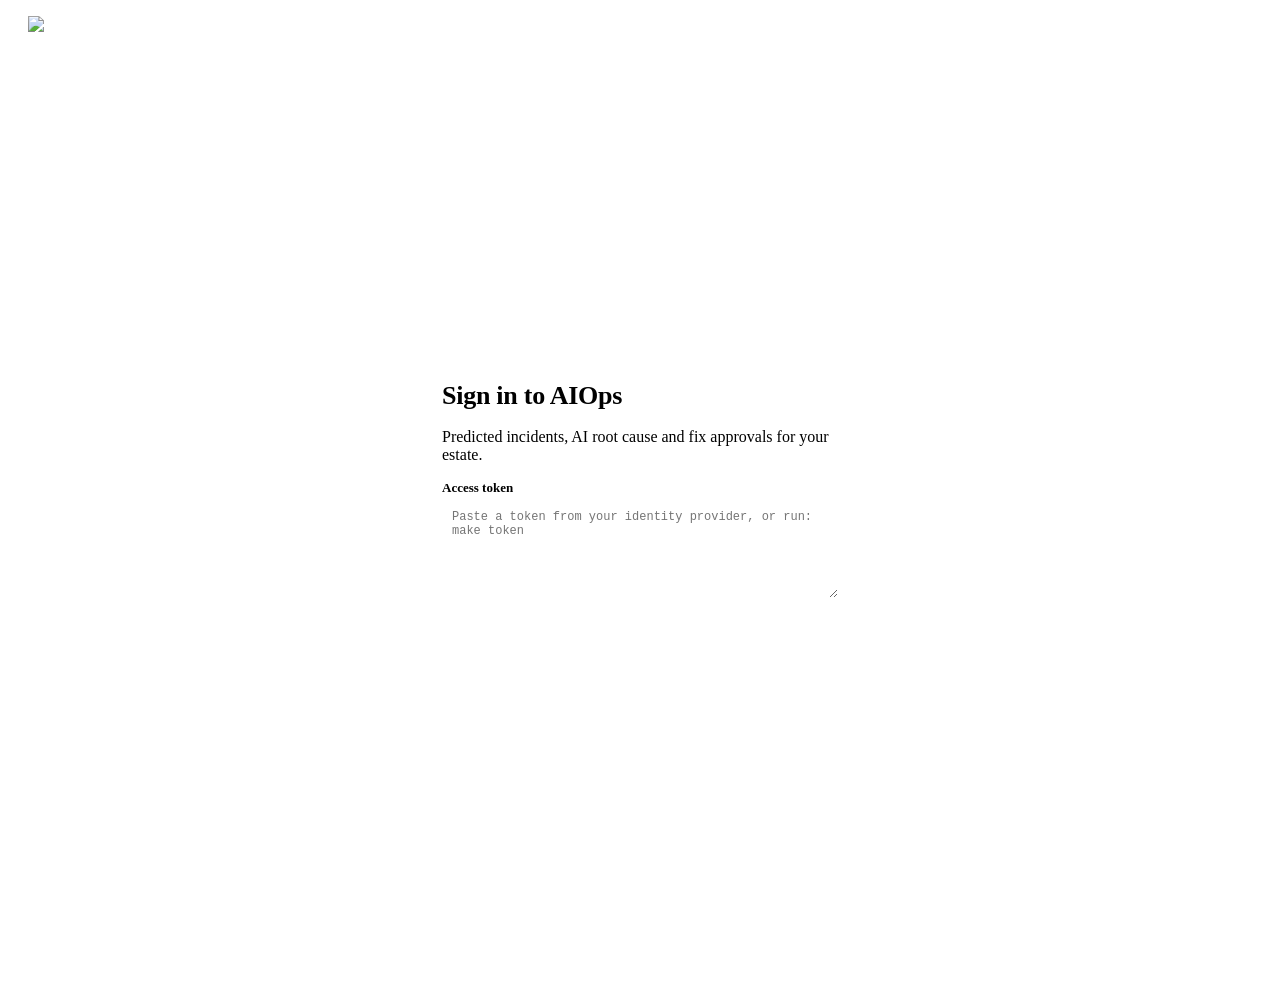
==== ui/console/index.html @ 210be3fd "feat(console): branded operator console with OIDC PKCE, incidents, approvals, quality, audit Co-Auth" ====
<!doctype html>
<html lang="en">
<head>
  <meta charset="utf-8">
  <meta name="viewport" content="width=device-width, initial-scale=1">
  <title>AIOps Console · Cassava</title>
  <meta name="description" content="Predicted incidents, AI root cause, fix approvals and prediction quality.">
  <link rel="icon" type="image/png" href="brand/logo/favicon-64.png">
  <link rel="stylesheet" href="brand/tokens.css">
  <link rel="stylesheet" href="app.css">
  <script type="module" src="app.js"></script>
</head>
<body>
  <a class="skip" href="#main">Skip to content</a>
  <header class="bar">
    <a class="brand" href="#/incidents" aria-label="Cassava AIOps console, incidents">
      <img src="brand/logo/cassava-logo-white.png" alt="Cassava Technologies" width="116" height="32">
      <span class="product">AIOps</span>
    </a>
    <nav class="tabs" aria-label="Sections" hidden>
      <a href="#/incidents" data-route="incidents">Incidents</a>
      <a href="#/approvals" data-route="approvals">Fix approvals <span class="count" id="approvals-count" hidden></span></a>
      <a href="#/quality" data-route="quality">Prediction quality</a>
      <a href="#/audit" data-route="audit">Audit log</a>
    </nav>
    <div class="who" hidden>
      <label class="tenant">
        <span class="visually-hidden">Tenant</span>
        <select id="tenant"></select>
      </label>
      <span class="user" id="user"></span>
      <button class="ghost" id="signout" type="button">Sign out</button>
    </div>
  </header>

  <main id="main" tabindex="-1"></main>

  <aside class="drawer" id="drawer" aria-hidden="true" aria-labelledby="drawer-title" role="dialog">
    <div class="drawer-body" id="drawer-body"></div>
  </aside>
  <div class="scrim" id="scrim" hidden></div>

  <dialog id="confirm" aria-labelledby="confirm-title">
    <form method="dialog">
      <h2 id="confirm-title"></h2>
      <p id="confirm-text"></p>
      <div class="row-end">
        <button value="cancel" class="secondary">Cancel</button>
        <button value="ok" class="primary" id="confirm-ok"></button>
      </div>
    </form>
  </dialog>

  <div class="toast" id="toast" role="status" aria-live="polite"></div>
</body>
</html>
---- ui/console/app.css ----
/* AIOps console — Cassava brand. Tokens come from brand/tokens.css. */
*, *::before, *::after { box-sizing: border-box; }
[hidden] { display: none !important; }
html { -webkit-text-size-adjust: 100%; }
body {
  margin: 0; min-height: 100vh;
  background: var(--cassava-cloud); color: var(--cassava-ink);
  font: 15px/1.5 var(--font-body);
}
h1, h2, h3 { font-family: var(--font-display); color: var(--cassava-navy); margin: 0; letter-spacing: -0.01em; }
h1 { font-size: 26px; font-weight: 700; line-height: 1.2; }
h2 { font-size: 18px; font-weight: 700; line-height: 1.3; }
h3 { font-size: 15px; font-weight: 600; }
p { margin: 0; }
a { color: var(--cassava-link); }
button, select, input, textarea { font: inherit; color: inherit; }
:focus-visible { outline: 3px solid var(--cassava-link); outline-offset: 2px; border-radius: 4px; }
.visually-hidden { position: absolute !important; width: 1px; height: 1px; overflow: hidden; clip: rect(0 0 0 0); white-space: nowrap; }
.skip { position: absolute; left: -999px; top: 8px; background: #fff; padding: 8px 12px; z-index: 50; }
.skip:focus { left: 8px; }
.num { font-family: var(--font-display); font-variant-numeric: tabular-nums; }
.muted { color: var(--cassava-slate); }

/* ---------------------------------------------------------------- top bar */
.bar {
  position: sticky; top: 0; z-index: 20;
  display: flex; align-items: center; gap: 28px;
  height: 64px; padding: 0 28px;
  background: var(--cassava-navy); color: #fff;
}
.brand { display: flex; align-items: center; gap: 12px; text-decoration: none; color: #fff; flex: none; }
.brand img { display: block; height: 32px; width: auto; }
.product { font: 600 15px var(--font-display); padding-left: 12px; border-left: 1px solid rgba(255,255,255,.28); }
.tabs { display: flex; gap: 4px; align-self: stretch; }
.tabs a {
  display: flex; align-items: center; gap: 8px; padding: 0 14px;
  color: rgba(255,255,255,.78); text-decoration: none; font: 600 14px var(--font-display);
  border-bottom: 3px solid transparent; margin-top: 3px;
}
.tabs a:hover { color: #fff; }
.tabs a[aria-current="page"] { color: #fff; border-bottom-color: var(--cassava-mint); }
.count { background: var(--cassava-mint); color: var(--cassava-navy); border-radius: 10px; padding: 0 7px; font-size: 12px; line-height: 18px; }
.who { margin-left: auto; display: flex; align-items: center; gap: 14px; font-size: 13px; }
.tenant select {
  background: var(--cassava-blue); color: #fff; border: 1px solid rgba(255,255,255,.22);
  border-radius: 6px; padding: 6px 10px; font: 600 13px var(--font-display);
}
.user { color: rgba(255,255,255,.8); max-width: 220px; overflow: hidden; text-overflow: ellipsis; white-space: nowrap; }

/* ---------------------------------------------------------------- buttons */
button { cursor: pointer; border-radius: 6px; border: 1px solid transparent; padding: 8px 14px; font-weight: 700; font-family: var(--font-display); font-size: 13px; }
button:disabled { cursor: not-allowed; opacity: .5; }
.primary { background: var(--cassava-blue); color: #fff; }
.primary:hover:not(:disabled) { background: var(--cassava-navy); }
.secondary { background: #fff; color: var(--cassava-navy); border-color: var(--cassava-mist); }
.secondary:hover:not(:disabled) { border-color: var(--cassava-navy); }
.danger { background: #fff; color: var(--state-crit); border-color: #F1B9BF; }
.ghost { background: transparent; color: #fff; border-color: rgba(255,255,255,.3); padding: 6px 12px; }
.row-end { display: flex; justify-content: flex-end; gap: 10px; }

/* ---------------------------------------------------------------- page */
main { max-width: 1240px; margin: 0 auto; padding: 32px 28px 64px; }
main:focus { outline: none; }
.page-head { display: flex; align-items: flex-end; justify-content: space-between; gap: 24px; margin-bottom: 22px; }
.page-head p { margin-top: 6px; color: var(--cassava-slate); max-width: 68ch; }
.filters { display: flex; gap: 6px; flex-wrap: wrap; }
.filters button { background: #fff; border-color: var(--cassava-mist); color: var(--cassava-ink); font-weight: 600; }
.filters button[aria-pressed="true"] { background: var(--cassava-navy); border-color: var(--cassava-navy); color: #fff; }

.panel { background: #fff; border: 1px solid var(--cassava-mist); border-radius: 10px; }

/* ---------------------------------------------------------------- incidents */
.summary { display: grid; grid-template-columns: repeat(4, minmax(0, 1fr)); gap: 1px; background: var(--cassava-mist); border: 1px solid var(--cassava-mist); border-radius: 10px; overflow: hidden; margin-bottom: 22px; }
.summary div { background: #fff; padding: 16px 20px; }
.summary .num { display: block; font-size: 28px; font-weight: 700; color: var(--cassava-navy); line-height: 1.15; }
.summary span:last-child { font-size: 13px; color: var(--cassava-slate); }
.summary .imminent .num { color: var(--state-crit); }

.incidents { list-style: none; margin: 0; padding: 0; }
.incident {
  display: grid; grid-template-columns: minmax(200px, 1.1fr) minmax(260px, 1.6fr) 150px; gap: 24px; align-items: center;
  padding: 16px 20px; border-top: 1px solid var(--cassava-cloud); cursor: pointer;
}
.incident:first-child { border-top: 0; }
.incident:hover { background: #F7F9FD; }
.incident:focus-visible { outline-offset: -3px; }
.incident .ci { font: 700 15px var(--font-display); color: var(--cassava-navy); }
.incident .what { font-size: 13px; color: var(--cassava-slate); margin-top: 2px; }
.incident .cause { font-size: 13px; color: var(--cassava-ink); margin-top: 6px; display: -webkit-box; -webkit-line-clamp: 1; -webkit-box-orient: vertical; overflow: hidden; }

/* The runway: from first warning to predicted failure. The inverted triangle is the Cassava mark. */
.runway { display: grid; gap: 6px; }
.runway-label { display: flex; justify-content: space-between; align-items: baseline; gap: 12px; padding-right: 18px; font-size: 12px; color: var(--cassava-slate); }
.runway-label strong { font: 700 14px var(--font-display); color: var(--cassava-navy); }
.runway-label strong.crit { color: var(--state-crit); }
.runway-label strong.warn { color: var(--state-warn); }
.track { position: relative; height: 8px; background: var(--cassava-cloud); border-radius: 4px; }
.track .fill { position: absolute; inset: 0 auto 0 0; background: var(--cassava-blue); border-radius: 4px; }
.track.crit .fill { background: var(--state-crit); }
.track.done .fill { background: var(--cassava-mist); }
.track .eta {
  position: absolute; right: -7px; top: -11px; width: 14px; height: 12px;
  background: var(--cassava-mint-deep); clip-path: polygon(0 0, 100% 0, 50% 100%);
}
.track.crit .eta { background: var(--state-crit); }
.track.done .eta { background: var(--cassava-mist); }

.chip { display: inline-flex; align-items: center; gap: 6px; padding: 3px 10px; border-radius: 999px; font: 600 12px var(--font-display); white-space: nowrap; }
.chip::before { content: ""; width: 7px; height: 7px; border-radius: 50%; background: currentColor; }
.chip.verified { background: var(--cassava-mint-wash); color: #00704B; }
.chip.unverified { background: var(--state-warn-wash); color: var(--state-warn); }
.chip.needs_human { background: var(--state-crit-wash); color: var(--state-crit); }
.chip.resolved { background: var(--cassava-cloud); color: var(--cassava-slate); }
.state { display: grid; justify-items: start; gap: 6px; }
.outcome { font-size: 12px; color: var(--cassava-slate); }

/* ---------------------------------------------------------------- tables */
table { width: 100%; border-collapse: collapse; font-size: 14px; }
th { text-align: left; font: 600 12px var(--font-display); color: var(--cassava-slate); padding: 12px 16px; border-bottom: 1px solid var(--cassava-mist); background: #F7F9FD; }
td { padding: 12px 16px; border-bottom: 1px solid var(--cassava-cloud); vertical-align: top; }
tr:last-child td { border-bottom: 0; }
td .actions { display: flex; gap: 8px; flex-wrap: wrap; }
code { font: 13px/1.4 Menlo, Consolas, monospace; background: var(--cassava-cloud); padding: 1px 6px; border-radius: 4px; color: var(--cassava-navy); }

.meter { display: grid; grid-template-columns: 1fr 48px; align-items: center; gap: 10px; min-width: 160px; }
.meter .bar-bg { height: 8px; background: var(--cassava-cloud); border-radius: 4px; position: relative; }
.meter .bar-fg { position: absolute; inset: 0 auto 0 0; border-radius: 4px; background: var(--cassava-mint-deep); }
.meter .bar-fg.low { background: var(--state-warn); }
.meter .target { position: absolute; top: -3px; bottom: -3px; width: 2px; background: var(--cassava-navy); }

/* ---------------------------------------------------------------- drawer */
.drawer {
  position: fixed; top: 0; right: 0; bottom: 0; width: min(560px, 100vw); z-index: 40;
  background: #fff; border-left: 1px solid var(--cassava-mist);
  transform: translateX(100%); transition: transform .22s ease-out; overflow-y: auto;
}
.drawer[aria-hidden="false"] { transform: none; box-shadow: -12px 0 40px rgba(0, 28, 87, .18); }
.drawer-body { padding: 28px; display: grid; gap: 22px; }
.drawer header { display: flex; justify-content: space-between; align-items: flex-start; gap: 16px; }
.drawer .facts { display: grid; grid-template-columns: repeat(3, 1fr); gap: 1px; background: var(--cassava-mist); border: 1px solid var(--cassava-mist); border-radius: 8px; overflow: hidden; }
.drawer .facts div { background: #fff; padding: 10px 12px; font-size: 12px; color: var(--cassava-slate); }
.drawer .facts .num { display: block; font-size: 18px; color: var(--cassava-navy); font-weight: 700; }
.drawer section { display: grid; gap: 8px; }
.drawer ol { margin: 0; padding-left: 20px; display: grid; gap: 4px; }
.drawer .key { font: 12px Menlo, Consolas, monospace; color: var(--cassava-slate); word-break: break-all; }
.field { display: grid; gap: 6px; font-size: 13px; font-weight: 600; }
.field select, .field input, .field textarea { border: 1px solid var(--cassava-mist); border-radius: 6px; padding: 8px 10px; font-weight: 400; background: #fff; }
.scrim { position: fixed; inset: 0; background: rgba(0, 28, 87, .28); z-index: 30; }
.close { background: transparent; border: 0; color: var(--cassava-slate); font-size: 22px; line-height: 1; padding: 4px 8px; }

dialog { border: 0; border-radius: 12px; padding: 0; max-width: 440px; width: calc(100vw - 32px); box-shadow: 0 20px 60px rgba(0, 28, 87, .3); }
dialog form { padding: 24px; display: grid; gap: 14px; }
dialog::backdrop { background: rgba(0, 28, 87, .4); }

/* ---------------------------------------------------------------- states */
.empty { padding: 48px 24px; text-align: center; display: grid; gap: 8px; justify-items: center; }
.empty .mark { width: 28px; height: 24px; background: var(--cassava-mint-deep); clip-path: polygon(0 0, 100% 0, 50% 100%); margin-bottom: 6px; }
.empty p { color: var(--cassava-slate); max-width: 52ch; }
.error { background: var(--state-crit-wash); color: #7E1720; border: 1px solid #F1B9BF; border-radius: 8px; padding: 12px 16px; margin-bottom: 18px; }
.skeleton { height: 76px; background: linear-gradient(90deg, #F3F6FB 25%, #E9EEF7 37%, #F3F6FB 63%); background-size: 400% 100%; animation: shimmer 1.4s ease infinite; border-top: 1px solid var(--cassava-cloud); }
@keyframes shimmer { 0% { background-position: 100% 0; } 100% { background-position: 0 0; } }

.toast { position: fixed; left: 50%; bottom: 24px; transform: translate(-50%, 160%); visibility: hidden; background: var(--cassava-navy); color: #fff; padding: 12px 18px; border-radius: 8px; font-weight: 600; z-index: 60; transition: transform .2s ease-out; border-left: 4px solid var(--cassava-mint); }
.toast.show { transform: translate(-50%, 0); visibility: visible; }

/* ---------------------------------------------------------------- sign in */
.signin { min-height: calc(100vh - 64px); display: grid; place-items: center; padding: 32px 16px; }
.signin .card { width: min(460px, 100%); background: #fff; border: 1px solid var(--cassava-mist); border-radius: 12px; padding: 32px; display: grid; gap: 16px; }
.signin .card p { color: var(--cassava-slate); }
.signin textarea { min-height: 96px; font: 12px Menlo, Consolas, monospace; }

/* ---------------------------------------------------------------- responsive */
@media (max-width: 960px) {
  .bar { flex-wrap: wrap; height: auto; padding: 10px 16px; gap: 10px 16px; }
  .tabs { order: 3; width: 100%; overflow-x: auto; align-self: auto; }
  .tabs a { padding: 10px 12px; margin-top: 0; white-space: nowrap; }
  main { padding: 20px 16px 48px; }
  .summary { grid-template-columns: repeat(2, minmax(0, 1fr)); }
  .incident { grid-template-columns: 1fr; gap: 12px; }
  .page-head { flex-direction: column; align-items: flex-start; }
  .table-wrap { overflow-x: auto; }
  .user { display: none; }
}
@media (prefers-reduced-motion: reduce) {
  *, *::before, *::after { transition: none !important; animation: none !important; }
}
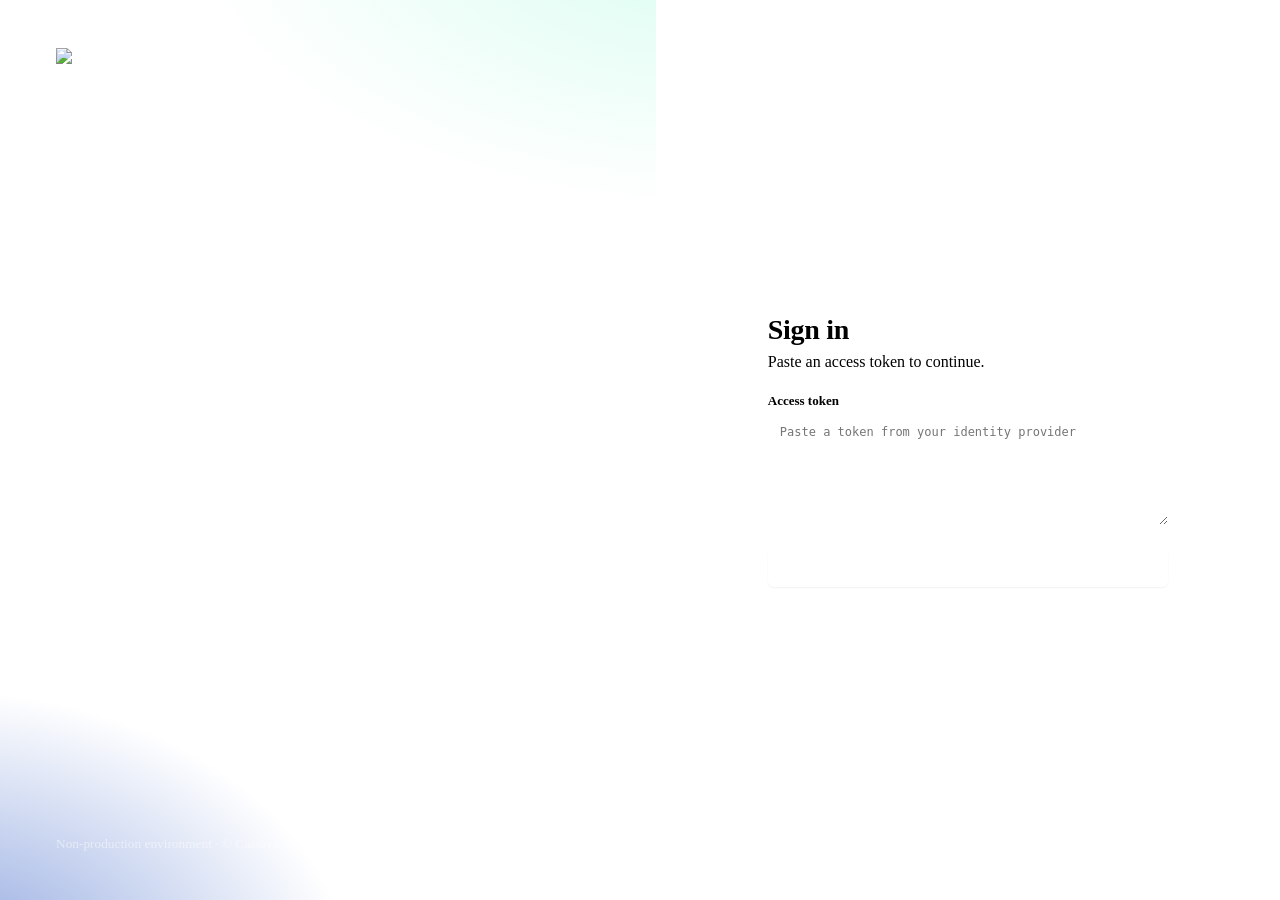
==== commit 488e508d: "feat: investigation workspace, data connections wired to the agent, local accounts, new console Cons" ====
--- a/ui/console/index.html
+++ b/ui/console/index.html
@@ -4,36 +4,83 @@
   <meta charset="utf-8">
   <meta name="viewport" content="width=device-width, initial-scale=1">
   <title>AIOps Console · Cassava</title>
-  <meta name="description" content="Predicted incidents, AI root cause, fix approvals and prediction quality.">
+  <meta name="description" content="Predicted incidents, AI root cause, fix approvals, data connections and prediction quality.">
+  <meta name="color-scheme" content="light">
   <link rel="icon" type="image/png" href="brand/logo/favicon-64.png">
   <link rel="stylesheet" href="brand/tokens.css">
   <link rel="stylesheet" href="app.css">
   <script type="module" src="app.js"></script>
 </head>
-<body>
+<body data-view="auth">
   <a class="skip" href="#main">Skip to content</a>
-  <header class="bar">
-    <a class="brand" href="#/incidents" aria-label="Cassava AIOps console, incidents">
-      <img src="brand/logo/cassava-logo-white.png" alt="Cassava Technologies" width="116" height="32">
-      <span class="product">AIOps</span>
-    </a>
-    <nav class="tabs" aria-label="Sections" hidden>
-      <a href="#/incidents" data-route="incidents">Incidents</a>
-      <a href="#/approvals" data-route="approvals">Fix approvals <span class="count" id="approvals-count" hidden></span></a>
-      <a href="#/quality" data-route="quality">Prediction quality</a>
-      <a href="#/audit" data-route="audit">Audit log</a>
-    </nav>
-    <div class="who" hidden>
-      <label class="tenant">
-        <span class="visually-hidden">Tenant</span>
-        <select id="tenant"></select>
-      </label>
-      <span class="user" id="user"></span>
-      <button class="ghost" id="signout" type="button">Sign out</button>
+  <div class="shell">
+    <aside class="side" id="side">
+      <a class="brand" href="#/overview" aria-label="Cassava AIOps console, incidents">
+        <img src="brand/logo/cassava-logo-white.png" alt="Cassava Technologies" width="116" height="32">
+        <span class="product">AIOps</span>
+      </a>
+      <nav class="nav" aria-label="Sections">
+        <div class="nav-group">Monitor</div>
+        <a href="#/overview" data-route="overview">
+          <svg class="icon" viewBox="0 0 24 24" aria-hidden="true"><rect x="3" y="3" width="7.5" height="9" rx="1.5"/><rect x="13.5" y="3" width="7.5" height="5" rx="1.5"/><rect x="13.5" y="11" width="7.5" height="10" rx="1.5"/><rect x="3" y="15" width="7.5" height="6" rx="1.5"/></svg>Overview</a>
+        <a href="#/incidents" data-route="incidents">
+          <svg class="icon" viewBox="0 0 24 24" aria-hidden="true"><path d="M12 3 2.5 20h19L12 3Z"/><path d="M12 10v5M12 17.5v.01"/></svg>Incidents</a>
+        <a href="#/approvals" data-route="approvals">
+          <svg class="icon" viewBox="0 0 24 24" aria-hidden="true"><path d="m5 12.5 4.5 4.5L19 7.5"/></svg>Fix approvals <span class="count" id="approvals-count" hidden></span></a>
+        <a href="#/quality" data-route="quality">
+          <svg class="icon" viewBox="0 0 24 24" aria-hidden="true"><path d="M4 20V10M10 20V4M16 20v-7M22 20H2"/></svg>Prediction quality</a>
+        <div class="nav-group">Configure</div>
+        <a href="#/connections" data-route="connections">
+          <svg class="icon" viewBox="0 0 24 24" aria-hidden="true"><path d="M9 7V3M15 7V3M6 7h12v4a6 6 0 0 1-12 0V7ZM12 17v4"/></svg>Connections</a>
+        <a href="#/users" data-route="users" id="users-tab" hidden>
+          <svg class="icon" viewBox="0 0 24 24" aria-hidden="true"><circle cx="9" cy="8" r="3.5"/><path d="M2.5 20c0-3.5 3-6 6.5-6s6.5 2.5 6.5 6M16 4.5a3.5 3.5 0 0 1 0 7M18.5 14.5c2 .7 3 2.6 3 5.5"/></svg>Users &amp; roles</a>
+        <div class="nav-group">Govern</div>
+        <a href="#/audit" data-route="audit">
+          <svg class="icon" viewBox="0 0 24 24" aria-hidden="true"><path d="M6 3h9l4 4v14H6V3Z"/><path d="M14 3v5h5M9 13h7M9 17h7"/></svg>Audit log</a>
+      </nav>
+      <div class="side-foot"><span class="env" id="env">Development</span></div>
+    </aside>
+
+    <div class="content">
+      <header class="top">
+        <button class="menu-btn" id="menu" type="button" aria-label="Open navigation" aria-controls="side">
+          <svg class="icon" viewBox="0 0 24 24" aria-hidden="true"><path d="M4 6h16M4 12h16M4 18h16"/></svg>
+        </button>
+        <label class="tenant"><span>Tenant</span>
+          <select id="tenant" aria-label="Tenant"></select>
+        </label>
+        <span class="spacer"></span>
+        <div class="usermenu">
+          <button id="usermenu" type="button" aria-haspopup="true" aria-expanded="false" aria-controls="usermenu-pop">
+            <span class="avatar" id="avatar" aria-hidden="true"></span>
+            <span class="who-name"><strong id="user"></strong><span id="role"></span></span>
+          </button>
+          <div class="pop" id="usermenu-pop" hidden>
+            <div class="pop-head"><strong id="pop-user"></strong><span id="pop-role"></span></div>
+            <button id="chpw" type="button" hidden>Change password</button>
+            <button id="signout" type="button">Sign out</button>
+          </div>
+        </div>
+      </header>
+
+      <main id="main" tabindex="-1"></main>
+
+      <footer class="foot" id="foot">
+        <div class="foot-main">
+          <span>© <span id="year"></span> Cassava Technologies</span>
+          <span class="sep" aria-hidden="true">·</span>
+          <span>AIOps console <span id="ver"></span></span>
+          <span class="sep" aria-hidden="true">·</span>
+          <span class="env" id="foot-env">Development</span>
+        </div>
+        <nav class="foot-links" aria-label="Platform">
+          <a href="../docs" target="_blank" rel="noopener">API reference</a>
+          <a href="../readyz" target="_blank" rel="noopener">Health check</a>
+          <span class="status" id="status" role="status"><i class="dot" aria-hidden="true"></i><span id="status-text">Checking…</span></span>
+        </nav>
+      </footer>
     </div>
-  </header>
-
-  <main id="main" tabindex="-1"></main>
+  </div>
 
   <aside class="drawer" id="drawer" aria-hidden="true" aria-labelledby="drawer-title" role="dialog">
     <div class="drawer-body" id="drawer-body"></div>
@@ -51,6 +98,19 @@
     </form>
   </dialog>
 
+  <dialog id="form-dialog" aria-labelledby="form-title">
+    <form method="dialog" id="form-dialog-form" autocomplete="off">
+      <h2 id="form-title"></h2>
+      <div id="form-body" class="form-grid"></div>
+      <div class="error" id="form-error" role="alert" hidden></div>
+      <div class="row-end">
+        <button value="cancel" class="secondary" formnovalidate>Cancel</button>
+        <button value="ok" class="primary" id="form-ok"></button>
+      </div>
+    </form>
+  </dialog>
+
+  <div class="chart-tip" id="tip" role="tooltip" hidden></div>
   <div class="toast" id="toast" role="status" aria-live="polite"></div>
 </body>
 </html>
--- a/ui/console/app.css
+++ b/ui/console/app.css
@@ -2,6 +2,13 @@
 *, *::before, *::after { box-sizing: border-box; }
 [hidden] { display: none !important; }
 html { -webkit-text-size-adjust: 100%; }
+:root {
+  --r-sm: 6px; --r-md: 10px; --r-lg: 14px;
+  --shadow-sm: 0 1px 2px rgba(0, 28, 87, .06);
+  --shadow-md: 0 4px 16px rgba(0, 28, 87, .08);
+  --shadow-lg: 0 20px 60px rgba(0, 28, 87, .28);
+  --side-w: 248px;
+}
 body {
   margin: 0; min-height: 100vh;
   background: var(--cassava-cloud); color: var(--cassava-ink);
@@ -16,67 +23,96 @@
 button, select, input, textarea { font: inherit; color: inherit; }
 :focus-visible { outline: 3px solid var(--cassava-link); outline-offset: 2px; border-radius: 4px; }
 .visually-hidden { position: absolute !important; width: 1px; height: 1px; overflow: hidden; clip: rect(0 0 0 0); white-space: nowrap; }
-.skip { position: absolute; left: -999px; top: 8px; background: #fff; padding: 8px 12px; z-index: 50; }
+.skip { position: absolute; left: -999px; top: 8px; background: #fff; padding: 8px 12px; z-index: 90; border-radius: var(--r-sm); }
 .skip:focus { left: 8px; }
 .num { font-family: var(--font-display); font-variant-numeric: tabular-nums; }
 .muted { color: var(--cassava-slate); }
-
-/* ---------------------------------------------------------------- top bar */
-.bar {
-  position: sticky; top: 0; z-index: 20;
-  display: flex; align-items: center; gap: 28px;
-  height: 64px; padding: 0 28px;
-  background: var(--cassava-navy); color: #fff;
-}
-.brand { display: flex; align-items: center; gap: 12px; text-decoration: none; color: #fff; flex: none; }
-.brand img { display: block; height: 32px; width: auto; }
-.product { font: 600 15px var(--font-display); padding-left: 12px; border-left: 1px solid rgba(255,255,255,.28); }
-.tabs { display: flex; gap: 4px; align-self: stretch; }
-.tabs a {
-  display: flex; align-items: center; gap: 8px; padding: 0 14px;
+.icon { width: 20px; height: 20px; flex: none; fill: none; stroke: currentColor; stroke-width: 1.8; stroke-linecap: round; stroke-linejoin: round; }
+
+/* ---------------------------------------------------------------- shell */
+.shell { display: grid; grid-template-columns: var(--side-w) minmax(0, 1fr); min-height: 100vh; }
+.side {
+  position: sticky; top: 0; height: 100vh; display: flex; flex-direction: column;
+  background: var(--cassava-navy); color: #fff; padding: 20px 14px 16px; overflow-y: auto;
+}
+.brand { display: flex; align-items: center; gap: 12px; text-decoration: none; color: #fff; padding: 4px 10px 22px; }
+.brand img { display: block; height: 28px; width: auto; }
+.product { font: 600 14px var(--font-display); padding-left: 12px; border-left: 1px solid rgba(255,255,255,.28); }
+.nav { display: grid; gap: 2px; align-content: start; flex: 1; }
+.nav-group { font: 700 11px var(--font-display); letter-spacing: .08em; text-transform: uppercase; color: rgba(255,255,255,.5); padding: 18px 12px 6px; }
+.nav a {
+  display: flex; align-items: center; gap: 12px; padding: 9px 12px; border-radius: var(--r-sm);
   color: rgba(255,255,255,.78); text-decoration: none; font: 600 14px var(--font-display);
-  border-bottom: 3px solid transparent; margin-top: 3px;
-}
-.tabs a:hover { color: #fff; }
-.tabs a[aria-current="page"] { color: #fff; border-bottom-color: var(--cassava-mint); }
-.count { background: var(--cassava-mint); color: var(--cassava-navy); border-radius: 10px; padding: 0 7px; font-size: 12px; line-height: 18px; }
-.who { margin-left: auto; display: flex; align-items: center; gap: 14px; font-size: 13px; }
+}
+.nav a:hover { background: rgba(255,255,255,.08); color: #fff; }
+.nav a[aria-current="page"] { background: var(--cassava-blue); color: #fff; box-shadow: inset 3px 0 0 var(--cassava-mint); }
+.count { margin-left: auto; background: var(--cassava-mint); color: var(--cassava-navy); border-radius: 10px; padding: 0 7px; font-size: 12px; line-height: 18px; font-weight: 700; }
+.side-foot { padding: 14px 12px 0; font-size: 12px; color: rgba(255,255,255,.55); border-top: 1px solid rgba(255,255,255,.12); margin-top: 12px; }
+.env { display: inline-block; padding: 1px 8px; border-radius: 999px; background: rgba(255,255,255,.12); color: #fff; font: 600 11px var(--font-display); }
+.env.prod { background: var(--cassava-mint); color: var(--cassava-navy); }
+
+.content { min-width: 0; display: flex; flex-direction: column; }
+.top {
+  position: sticky; top: 0; z-index: 20; height: 60px; display: flex; align-items: center; gap: 14px;
+  padding: 0 32px; background: rgba(255,255,255,.92); backdrop-filter: blur(8px); border-bottom: 1px solid var(--cassava-mist);
+}
+.top .spacer { flex: 1; }
+.menu-btn { display: none; background: transparent; border: 1px solid var(--cassava-mist); color: var(--cassava-navy); padding: 6px 8px; }
+.tenant { display: flex; align-items: center; gap: 8px; font-size: 13px; color: var(--cassava-slate); }
 .tenant select {
-  background: var(--cassava-blue); color: #fff; border: 1px solid rgba(255,255,255,.22);
-  border-radius: 6px; padding: 6px 10px; font: 600 13px var(--font-display);
-}
-.user { color: rgba(255,255,255,.8); max-width: 220px; overflow: hidden; text-overflow: ellipsis; white-space: nowrap; }
+  background: #fff; color: var(--cassava-navy); border: 1px solid var(--cassava-mist); border-radius: var(--r-sm);
+  padding: 7px 10px; font: 600 13px var(--font-display); min-width: 160px;
+}
+.usermenu { position: relative; }
+.usermenu > button { display: flex; align-items: center; gap: 10px; background: transparent; border: 1px solid transparent; padding: 4px 8px 4px 4px; border-radius: 999px; }
+.usermenu > button:hover, .usermenu > button[aria-expanded="true"] { background: var(--cassava-cloud); }
+.avatar { width: 32px; height: 32px; border-radius: 50%; background: var(--cassava-navy); color: #fff; display: grid; place-items: center; font: 700 13px var(--font-display); text-transform: uppercase; }
+.who-name { text-align: left; line-height: 1.2; }
+.who-name strong { display: block; font: 600 13px var(--font-display); color: var(--cassava-navy); }
+.who-name span { font-size: 12px; color: var(--cassava-slate); font-weight: 400; }
+.pop { position: absolute; right: 0; top: calc(100% + 8px); min-width: 220px; background: #fff; border: 1px solid var(--cassava-mist); border-radius: var(--r-md); box-shadow: var(--shadow-md); padding: 6px; z-index: 30; }
+.pop button { width: 100%; text-align: left; background: transparent; border: 0; padding: 9px 12px; border-radius: var(--r-sm); font-weight: 600; color: var(--cassava-ink); }
+.pop button:hover { background: var(--cassava-cloud); }
+.pop .pop-head { padding: 10px 12px 8px; border-bottom: 1px solid var(--cassava-cloud); margin-bottom: 4px; font-size: 12px; color: var(--cassava-slate); }
+.pop .pop-head strong { display: block; color: var(--cassava-navy); font: 700 14px var(--font-display); }
 
 /* ---------------------------------------------------------------- buttons */
-button { cursor: pointer; border-radius: 6px; border: 1px solid transparent; padding: 8px 14px; font-weight: 700; font-family: var(--font-display); font-size: 13px; }
+button { cursor: pointer; border-radius: var(--r-sm); border: 1px solid transparent; padding: 8px 14px; font-weight: 700; font-family: var(--font-display); font-size: 13px; transition: background .12s, border-color .12s, box-shadow .12s; }
 button:disabled { cursor: not-allowed; opacity: .5; }
-.primary { background: var(--cassava-blue); color: #fff; }
+.primary { background: var(--cassava-blue); color: #fff; box-shadow: var(--shadow-sm); }
 .primary:hover:not(:disabled) { background: var(--cassava-navy); }
 .secondary { background: #fff; color: var(--cassava-navy); border-color: var(--cassava-mist); }
 .secondary:hover:not(:disabled) { border-color: var(--cassava-navy); }
-.danger { background: #fff; color: var(--state-crit); border-color: #F1B9BF; }
-.ghost { background: transparent; color: #fff; border-color: rgba(255,255,255,.3); padding: 6px 12px; }
-.row-end { display: flex; justify-content: flex-end; gap: 10px; }
+.ghost { background: transparent; color: var(--cassava-navy); border-color: transparent; padding: 6px 10px; }
+.ghost:hover:not(:disabled) { background: var(--cassava-cloud); }
+.danger, button.danger { background: #fff; color: var(--state-crit); border-color: #F1B9BF; }
+.ghost.danger { background: transparent; border-color: transparent; }
+.danger:hover:not(:disabled) { background: var(--state-crit-wash); }
+.row-end { display: flex; justify-content: flex-end; gap: 10px; align-items: center; }
+.btn-wide { width: 100%; padding: 11px 14px; font-size: 14px; }
 
 /* ---------------------------------------------------------------- page */
-main { max-width: 1240px; margin: 0 auto; padding: 32px 28px 64px; }
+main { max-width: 1240px; width: 100%; margin: 0 auto; padding: 32px 32px 72px; }
 main:focus { outline: none; }
-.page-head { display: flex; align-items: flex-end; justify-content: space-between; gap: 24px; margin-bottom: 22px; }
+.page-head { display: flex; align-items: flex-end; justify-content: space-between; gap: 24px; margin-bottom: 24px; }
 .page-head p { margin-top: 6px; color: var(--cassava-slate); max-width: 68ch; }
 .filters { display: flex; gap: 6px; flex-wrap: wrap; }
 .filters button { background: #fff; border-color: var(--cassava-mist); color: var(--cassava-ink); font-weight: 600; }
 .filters button[aria-pressed="true"] { background: var(--cassava-navy); border-color: var(--cassava-navy); color: #fff; }
-
-.panel { background: #fff; border: 1px solid var(--cassava-mist); border-radius: 10px; }
+.panel { background: #fff; border: 1px solid var(--cassava-mist); border-radius: var(--r-md); box-shadow: var(--shadow-sm); }
+.panel + .panel { margin-top: 20px; }
+.section-title { display: flex; align-items: baseline; gap: 10px; margin: 28px 0 12px; }
+.section-title h2 { font-size: 15px; }
+.section-title span { color: var(--cassava-slate); font-size: 13px; }
 
 /* ---------------------------------------------------------------- incidents */
-.summary { display: grid; grid-template-columns: repeat(4, minmax(0, 1fr)); gap: 1px; background: var(--cassava-mist); border: 1px solid var(--cassava-mist); border-radius: 10px; overflow: hidden; margin-bottom: 22px; }
+.summary { display: grid; grid-template-columns: repeat(4, minmax(0, 1fr)); gap: 1px; background: var(--cassava-mist); border: 1px solid var(--cassava-mist); border-radius: var(--r-md); overflow: hidden; margin-bottom: 22px; box-shadow: var(--shadow-sm); }
 .summary div { background: #fff; padding: 16px 20px; }
 .summary .num { display: block; font-size: 28px; font-weight: 700; color: var(--cassava-navy); line-height: 1.15; }
 .summary span:last-child { font-size: 13px; color: var(--cassava-slate); }
 .summary .imminent .num { color: var(--state-crit); }
 
-.incidents { list-style: none; margin: 0; padding: 0; }
+.incidents { list-style: none; margin: 0; padding: 0; overflow: hidden; }
 .incident {
   display: grid; grid-template-columns: minmax(200px, 1.1fr) minmax(260px, 1.6fr) 150px; gap: 24px; align-items: center;
   padding: 16px 20px; border-top: 1px solid var(--cassava-cloud); cursor: pointer;
@@ -98,28 +134,28 @@
 .track .fill { position: absolute; inset: 0 auto 0 0; background: var(--cassava-blue); border-radius: 4px; }
 .track.crit .fill { background: var(--state-crit); }
 .track.done .fill { background: var(--cassava-mist); }
-.track .eta {
-  position: absolute; right: -7px; top: -11px; width: 14px; height: 12px;
-  background: var(--cassava-mint-deep); clip-path: polygon(0 0, 100% 0, 50% 100%);
-}
+.track .eta { position: absolute; right: -7px; top: -11px; width: 14px; height: 12px; background: var(--cassava-mint-deep); clip-path: polygon(0 0, 100% 0, 50% 100%); }
 .track.crit .eta { background: var(--state-crit); }
 .track.done .eta { background: var(--cassava-mist); }
 
 .chip { display: inline-flex; align-items: center; gap: 6px; padding: 3px 10px; border-radius: 999px; font: 600 12px var(--font-display); white-space: nowrap; }
 .chip::before { content: ""; width: 7px; height: 7px; border-radius: 50%; background: currentColor; }
-.chip.verified { background: var(--cassava-mint-wash); color: #00704B; }
-.chip.unverified { background: var(--state-warn-wash); color: var(--state-warn); }
-.chip.needs_human { background: var(--state-crit-wash); color: var(--state-crit); }
-.chip.resolved { background: var(--cassava-cloud); color: var(--cassava-slate); }
+.chip.verified, .chip.ok { background: var(--cassava-mint-wash); color: #00704B; }
+.chip.unverified, .chip.untested { background: var(--state-warn-wash); color: var(--state-warn); }
+.chip.needs_human, .chip.fail { background: var(--state-crit-wash); color: var(--state-crit); }
+.chip.resolved, .chip.off { background: var(--cassava-cloud); color: var(--cassava-slate); }
+.badge { display: inline-block; padding: 2px 9px; border-radius: 6px; background: var(--cassava-cloud); color: var(--cassava-navy); font: 600 12px var(--font-display); }
 .state { display: grid; justify-items: start; gap: 6px; }
 .outcome { font-size: 12px; color: var(--cassava-slate); }
 
 /* ---------------------------------------------------------------- tables */
+.table-wrap { overflow-x: auto; }
 table { width: 100%; border-collapse: collapse; font-size: 14px; }
 th { text-align: left; font: 600 12px var(--font-display); color: var(--cassava-slate); padding: 12px 16px; border-bottom: 1px solid var(--cassava-mist); background: #F7F9FD; }
-td { padding: 12px 16px; border-bottom: 1px solid var(--cassava-cloud); vertical-align: top; }
+td { padding: 12px 16px; border-bottom: 1px solid var(--cassava-cloud); vertical-align: middle; }
 tr:last-child td { border-bottom: 0; }
 td .actions { display: flex; gap: 8px; flex-wrap: wrap; }
+td.row-end { justify-content: flex-end; }
 code { font: 13px/1.4 Menlo, Consolas, monospace; background: var(--cassava-cloud); padding: 1px 6px; border-radius: 4px; color: var(--cassava-navy); }
 
 .meter { display: grid; grid-template-columns: 1fr 48px; align-items: center; gap: 10px; min-width: 160px; }
@@ -128,14 +164,14 @@
 .meter .bar-fg.low { background: var(--state-warn); }
 .meter .target { position: absolute; top: -3px; bottom: -3px; width: 2px; background: var(--cassava-navy); }
 
-/* ---------------------------------------------------------------- drawer */
+/* ---------------------------------------------------------------- drawer & dialogs */
 .drawer {
-  position: fixed; top: 0; right: 0; bottom: 0; width: min(560px, 100vw); z-index: 40;
+  position: fixed; top: 0; right: 0; bottom: 0; width: min(560px, 100vw); z-index: 70;
   background: #fff; border-left: 1px solid var(--cassava-mist);
-  transform: translateX(100%); transition: transform .22s ease-out; overflow-y: auto;
-}
-.drawer[aria-hidden="false"] { transform: none; box-shadow: -12px 0 40px rgba(0, 28, 87, .18); }
-.drawer-body { padding: 28px; display: grid; gap: 22px; }
+  transform: translateX(100%); transition: transform .22s ease-out; overflow-y: auto; visibility: hidden;
+}
+.drawer[aria-hidden="false"] { transform: none; visibility: visible; box-shadow: -12px 0 40px rgba(0, 28, 87, .18); }
+.drawer-body { padding: 28px; display: grid; gap: 22px; align-content: start; }
 .drawer header { display: flex; justify-content: space-between; align-items: flex-start; gap: 16px; }
 .drawer .facts { display: grid; grid-template-columns: repeat(3, 1fr); gap: 1px; background: var(--cassava-mist); border: 1px solid var(--cassava-mist); border-radius: 8px; overflow: hidden; }
 .drawer .facts div { background: #fff; padding: 10px 12px; font-size: 12px; color: var(--cassava-slate); }
@@ -143,44 +179,277 @@
 .drawer section { display: grid; gap: 8px; }
 .drawer ol { margin: 0; padding-left: 20px; display: grid; gap: 4px; }
 .drawer .key { font: 12px Menlo, Consolas, monospace; color: var(--cassava-slate); word-break: break-all; }
-.field { display: grid; gap: 6px; font-size: 13px; font-weight: 600; }
-.field select, .field input, .field textarea { border: 1px solid var(--cassava-mist); border-radius: 6px; padding: 8px 10px; font-weight: 400; background: #fff; }
-.scrim { position: fixed; inset: 0; background: rgba(0, 28, 87, .28); z-index: 30; }
+.scrim { position: fixed; inset: 0; background: rgba(0, 28, 87, .32); z-index: 60; }
 .close { background: transparent; border: 0; color: var(--cassava-slate); font-size: 22px; line-height: 1; padding: 4px 8px; }
 
-dialog { border: 0; border-radius: 12px; padding: 0; max-width: 440px; width: calc(100vw - 32px); box-shadow: 0 20px 60px rgba(0, 28, 87, .3); }
+dialog { border: 0; border-radius: var(--r-lg); padding: 0; max-width: 460px; width: calc(100vw - 32px); box-shadow: var(--shadow-lg); }
 dialog form { padding: 24px; display: grid; gap: 14px; }
 dialog::backdrop { background: rgba(0, 28, 87, .4); }
+dialog#form-dialog { min-width: min(440px, 92vw); }
+
+/* ---------------------------------------------------------------- forms */
+.form-grid { display: grid; gap: 16px; }
+.field { display: grid; gap: 6px; font-size: 13px; font-weight: 600; color: var(--cassava-ink); }
+.field small { font-weight: 400; color: var(--cassava-slate); }
+.field select, .field input[type="text"], .field input[type="password"], .field input[type="url"], .field input:not([type]), .field textarea {
+  border: 1px solid var(--cassava-mist); border-radius: var(--r-sm); padding: 10px 12px; font-weight: 400; background: #fff; width: 100%;
+}
+.field input:focus, .field select:focus, .field textarea:focus { outline: none; border-color: var(--cassava-link); box-shadow: 0 0 0 3px rgba(31, 79, 191, .18); }
+.field.invalid input { border-color: var(--state-crit); }
+fieldset.field { border: 1px solid var(--cassava-mist); border-radius: var(--r-sm); padding: 10px 12px; display: grid; gap: 6px; margin: 0; }
+fieldset.field legend { padding: 0 6px; font-weight: 600; }
+.check { display: flex; gap: 10px; align-items: flex-start; font-weight: 400; font-size: 14px; }
+.check input { width: auto; margin-top: 3px; }
+.pw { position: relative; }
+.pw input { padding-right: 64px !important; }
+.pw button { position: absolute; right: 6px; top: 50%; transform: translateY(-50%); background: transparent; color: var(--cassava-link); padding: 4px 8px; font-size: 12px; }
+dl.roles { display: grid; grid-template-columns: max-content 1fr; gap: 8px 20px; margin: 12px 0 0; }
+dl.roles dt { font-weight: 700; color: var(--cassava-navy); } dl.roles dd { margin: 0; color: var(--cassava-slate); }
+.panel > h2 { padding: 18px 20px 0; }
+.panel > dl.roles { padding: 0 20px 18px; }
 
 /* ---------------------------------------------------------------- states */
 .empty { padding: 48px 24px; text-align: center; display: grid; gap: 8px; justify-items: center; }
 .empty .mark { width: 28px; height: 24px; background: var(--cassava-mint-deep); clip-path: polygon(0 0, 100% 0, 50% 100%); margin-bottom: 6px; }
 .empty p { color: var(--cassava-slate); max-width: 52ch; }
 .error { background: var(--state-crit-wash); color: #7E1720; border: 1px solid #F1B9BF; border-radius: 8px; padding: 12px 16px; margin-bottom: 18px; }
+.notice { background: #EAF1FF; color: #0B3A8C; border: 1px solid #C7D8FA; border-radius: 8px; padding: 12px 16px; font-size: 14px; }
 .skeleton { height: 76px; background: linear-gradient(90deg, #F3F6FB 25%, #E9EEF7 37%, #F3F6FB 63%); background-size: 400% 100%; animation: shimmer 1.4s ease infinite; border-top: 1px solid var(--cassava-cloud); }
 @keyframes shimmer { 0% { background-position: 100% 0; } 100% { background-position: 0 0; } }
-
-.toast { position: fixed; left: 50%; bottom: 24px; transform: translate(-50%, 160%); visibility: hidden; background: var(--cassava-navy); color: #fff; padding: 12px 18px; border-radius: 8px; font-weight: 600; z-index: 60; transition: transform .2s ease-out; border-left: 4px solid var(--cassava-mint); }
+.toast { position: fixed; left: 50%; bottom: 24px; transform: translate(-50%, 160%); visibility: hidden; background: var(--cassava-navy); color: #fff; padding: 12px 18px; border-radius: 8px; font-weight: 600; z-index: 100; transition: transform .2s ease-out; border-left: 4px solid var(--cassava-mint); box-shadow: var(--shadow-md); }
 .toast.show { transform: translate(-50%, 0); visibility: visible; }
 
+/* ---------------------------------------------------------------- get started */
+.steps { list-style: none; margin: 0; padding: 0; display: grid; }
+.step { display: grid; grid-template-columns: 36px 1fr auto; gap: 16px; align-items: center; padding: 18px 20px; border-top: 1px solid var(--cassava-cloud); }
+.step:first-child { border-top: 0; }
+.step .n { width: 32px; height: 32px; border-radius: 50%; display: grid; place-items: center; background: var(--cassava-cloud); color: var(--cassava-navy); font: 700 14px var(--font-display); }
+.step.done .n { background: var(--cassava-mint-deep); color: #fff; }
+.step h3 { margin-bottom: 2px; }
+.step p { color: var(--cassava-slate); font-size: 14px; }
+
+/* ---------------------------------------------------------------- connections */
+.kinds { display: grid; grid-template-columns: repeat(auto-fill, minmax(190px, 1fr)); gap: 12px; }
+.kind { text-align: left; display: grid; align-content: start; gap: 6px; padding: 14px; background: #fff; border: 1px solid var(--cassava-mist); border-radius: var(--r-md); font-weight: 400; transition: border-color .12s, box-shadow .12s, transform .12s; }
+.kind:hover { border-color: var(--cassava-blue); box-shadow: var(--shadow-md); transform: translateY(-1px); }
+.kind strong { font: 700 14px var(--font-display); color: var(--cassava-navy); }
+.kind span { font-size: 12px; color: var(--cassava-slate); }
+.kind .cat { text-transform: uppercase; letter-spacing: .06em; font: 700 10px var(--font-display); color: var(--cassava-mint-deep); }
+.conns { list-style: none; margin: 0; padding: 0; overflow: hidden; }
+.conn { display: grid; grid-template-columns: 12px minmax(0, 1.4fr) minmax(0, 1.2fr) auto; gap: 16px; align-items: center; padding: 16px 20px; border-top: 1px solid var(--cassava-cloud); }
+.conn:first-child { border-top: 0; }
+.conn .dot { width: 10px; height: 10px; border-radius: 50%; background: var(--cassava-mist); }
+.conn .dot.ok { background: var(--cassava-mint-deep); box-shadow: 0 0 0 4px var(--cassava-mint-wash); }
+.conn .dot.fail { background: var(--state-crit); box-shadow: 0 0 0 4px var(--state-crit-wash); }
+.conn .dot.untested { background: var(--state-warn); box-shadow: 0 0 0 4px var(--state-warn-wash); }
+.conn .name { font: 700 15px var(--font-display); color: var(--cassava-navy); display: flex; gap: 8px; align-items: center; flex-wrap: wrap; }
+.conn .url { font: 12px Menlo, Consolas, monospace; color: var(--cassava-slate); margin-top: 2px; overflow-wrap: anywhere; }
+.conn .health { font-size: 13px; color: var(--cassava-slate); }
+.conn .health.fail { color: var(--state-crit); }
+.conn .health strong { color: var(--cassava-ink); font-weight: 600; }
+.conn .actions { display: flex; gap: 4px; justify-content: flex-end; flex-wrap: wrap; }
+.testbox { border-radius: var(--r-sm); padding: 12px 14px; font-size: 14px; border: 1px solid; }
+.testbox.ok { background: var(--cassava-mint-wash); border-color: #A6E8CD; color: #00573A; }
+.testbox.fail { background: var(--state-crit-wash); border-color: #F1B9BF; color: #7E1720; }
+.testbox.busy { background: var(--cassava-cloud); border-color: var(--cassava-mist); color: var(--cassava-slate); }
+.drawer .back { justify-self: start; margin-left: -10px; }
+#us + .panel { margin-top: 20px; }
+.panel.pad { padding: 24px; }
+.panel.pad > h2 { padding: 0; }
+
 /* ---------------------------------------------------------------- sign in */
-.signin { min-height: calc(100vh - 64px); display: grid; place-items: center; padding: 32px 16px; }
-.signin .card { width: min(460px, 100%); background: #fff; border: 1px solid var(--cassava-mist); border-radius: 12px; padding: 32px; display: grid; gap: 16px; }
-.signin .card p { color: var(--cassava-slate); }
-.signin textarea { min-height: 96px; font: 12px Menlo, Consolas, monospace; }
+body[data-view="auth"] .side, body[data-view="auth"] .top { display: none; }
+body[data-view="auth"] .shell { display: block; }
+body[data-view="auth"] main { max-width: none; padding: 0; }
+.auth { min-height: 100vh; display: grid; grid-template-columns: minmax(0, 1.05fr) minmax(0, 1fr); }
+.auth-brand {
+  position: relative; overflow: hidden; background: var(--cassava-navy); color: #fff; padding: 48px 56px;
+  display: flex; flex-direction: column; justify-content: space-between; gap: 32px;
+  background-image: radial-gradient(900px 500px at 110% -10%, rgba(0, 241, 156, .16), transparent 60%), radial-gradient(700px 500px at -10% 110%, rgba(31, 79, 191, .55), transparent 60%);
+}
+.auth-brand img { height: 36px; width: auto; display: block; align-self: flex-start; }
+.auth-brand h2 { color: #fff; font-size: 38px; line-height: 1.12; letter-spacing: -.02em; max-width: 14ch; }
+.auth-brand .lead { margin-top: 16px; color: rgba(255,255,255,.78); font-size: 16px; max-width: 42ch; }
+.auth-points { list-style: none; margin: 0; padding: 0; display: grid; gap: 14px; }
+.auth-points li { display: flex; gap: 12px; align-items: flex-start; color: rgba(255,255,255,.88); font-size: 14px; }
+.auth-points li::before { content: ""; flex: none; width: 14px; height: 12px; margin-top: 5px; background: var(--cassava-mint); clip-path: polygon(0 0, 100% 0, 50% 100%); }
+.auth-brand small { color: rgba(255,255,255,.5); }
+.auth-form { display: grid; place-items: center; padding: 40px 24px; background: #fff; }
+.auth-card { width: min(400px, 100%); display: grid; gap: 22px; }
+.auth-card h1 { font-size: 28px; }
+.auth-card .sub { color: var(--cassava-slate); margin-top: 6px; }
+.auth-card .error { margin: 0; }
+.auth-foot { font-size: 12px; color: var(--cassava-slate); text-align: center; }
+.auth-card textarea { min-height: 110px; font: 12px Menlo, Consolas, monospace; }
+.spinner { display: inline-block; width: 14px; height: 14px; border: 2px solid rgba(255,255,255,.4); border-top-color: #fff; border-radius: 50%; animation: spin .7s linear infinite; vertical-align: -2px; margin-right: 8px; }
+@keyframes spin { to { transform: rotate(360deg); } }
 
 /* ---------------------------------------------------------------- responsive */
-@media (max-width: 960px) {
-  .bar { flex-wrap: wrap; height: auto; padding: 10px 16px; gap: 10px 16px; }
-  .tabs { order: 3; width: 100%; overflow-x: auto; align-self: auto; }
-  .tabs a { padding: 10px 12px; margin-top: 0; white-space: nowrap; }
-  main { padding: 20px 16px 48px; }
+@media (max-width: 1080px) {
+  .shell { grid-template-columns: 1fr; }
+  .side { position: fixed; z-index: 80; width: var(--side-w); transform: translateX(-100%); transition: transform .2s ease-out; visibility: hidden; }
+  body.nav-open .side { transform: none; visibility: visible; box-shadow: var(--shadow-lg); }
+  .menu-btn { display: inline-flex; }
+  .top { padding: 0 16px; }
+  main { padding: 20px 16px 56px; }
+}
+@media (max-width: 860px) {
+  .auth { grid-template-columns: 1fr; }
+  .auth-brand { padding: 28px 24px; gap: 20px; }
+  .auth-brand h2 { font-size: 28px; }
+  .auth-points { display: none; }
   .summary { grid-template-columns: repeat(2, minmax(0, 1fr)); }
   .incident { grid-template-columns: 1fr; gap: 12px; }
+  .conn { grid-template-columns: 12px 1fr; }
+  .conn .health, .conn .actions { grid-column: 2; justify-content: flex-start; }
   .page-head { flex-direction: column; align-items: flex-start; }
-  .table-wrap { overflow-x: auto; }
-  .user { display: none; }
+  .who-name { display: none; }
+  .tenant span { display: none; }
 }
 @media (prefers-reduced-motion: reduce) {
   *, *::before, *::after { transition: none !important; animation: none !important; }
 }
+
+/* ---------------------------------------------------------------- overview dashboard */
+.tiles { display: grid; grid-template-columns: repeat(auto-fit, minmax(180px, 1fr)); gap: 14px; margin-bottom: 20px; }
+.tile { display: grid; gap: 4px; padding: 18px 20px; background: #fff; border: 1px solid var(--cassava-mist); border-radius: var(--r-md); box-shadow: var(--shadow-sm); text-decoration: none; color: var(--cassava-slate); font-size: 13px; transition: box-shadow .12s, border-color .12s; }
+a.tile:hover { border-color: var(--cassava-blue); box-shadow: var(--shadow-md); }
+.tile .num { font-size: 34px; font-weight: 700; line-height: 1.1; color: var(--cassava-navy); }
+.tile .num small { font-size: 14px; font-weight: 600; color: var(--cassava-slate); }
+.tile.crit .num { color: var(--state-crit); } .tile.warn .num { color: var(--state-warn); }
+.grid2 { display: grid; grid-template-columns: repeat(2, minmax(0, 1fr)); gap: 20px; margin-bottom: 20px; }
+.card { background: #fff; border: 1px solid var(--cassava-mist); border-radius: var(--r-md); box-shadow: var(--shadow-sm); display: flex; flex-direction: column; min-width: 0; }
+.card > header { display: flex; justify-content: space-between; align-items: flex-start; gap: 12px; padding: 18px 20px 4px; }
+.card > header h2 { font-size: 16px; } .card > header p { font-size: 13px; margin-top: 2px; }
+.card > div { padding: 12px 20px 20px; flex: 1; }
+.card .more { font: 700 13px var(--font-display); text-decoration: none; color: var(--cassava-link); white-space: nowrap; }
+.card .empty { padding: 28px 12px; } .empty.small { padding: 40px 12px; }
+.card .error { margin: 0; }
+.view-toggle { padding: 4px 10px; font-size: 12px; color: var(--cassava-link); }
+
+/* column chart: <=24px marks, 4px rounded cap, square baseline, hairline grid, one hue */
+.cols { position: relative; height: 220px; padding: 8px 0 22px 30px; }
+.cols .grid { position: absolute; inset: 8px 0 22px 30px; display: flex; flex-direction: column; justify-content: space-between; pointer-events: none; }
+.cols .gl { border-top: 1px solid var(--cassava-cloud); height: 0; position: relative; }
+.cols .gl span { position: absolute; left: -30px; top: -8px; width: 24px; text-align: right; font-size: 11px; color: var(--cassava-slate); }
+.cols .bars { position: relative; height: 100%; display: flex; align-items: stretch; gap: 2px; }
+.col { flex: 1; min-width: 0; display: flex; flex-direction: column; justify-content: flex-end; align-items: center; position: relative; }
+.col:focus-visible { outline-offset: 0; }
+.col .mark { width: min(100%, 24px); background: var(--cassava-blue); border-radius: 4px 4px 0 0; position: relative; min-height: 0; transition: background .12s; }
+.col:hover .mark, .col:focus-visible .mark { background: var(--cassava-navy); }
+.col .mark b { position: absolute; top: -18px; left: 50%; transform: translateX(-50%); font: 700 12px var(--font-display); color: var(--cassava-navy); }
+.col small { position: absolute; top: 100%; margin-top: 4px; font-size: 11px; color: var(--cassava-slate); white-space: nowrap; }
+
+.ranked { list-style: none; margin: 0; padding: 0; display: grid; gap: 4px; }
+.ranked li { display: grid; grid-template-columns: minmax(140px, 44%) 1fr 32px; gap: 12px; align-items: center; padding: 6px 4px; border-radius: var(--r-sm); }
+.ranked li:hover, .ranked li:focus-visible { background: #F7F9FD; }
+.ranked .rl { font-size: 13px; color: var(--cassava-ink); overflow: hidden; text-overflow: ellipsis; white-space: nowrap; }
+.ranked .rt { height: 16px; display: flex; }
+.ranked .rt i { display: block; height: 100%; background: var(--cassava-blue); border-radius: 0 4px 4px 0; min-width: 3px; }
+.ranked .rv { text-align: right; font-size: 13px; color: var(--cassava-navy); font-weight: 700; }
+
+.mini { list-style: none; margin: 0; padding: 0; display: grid; }
+.mini li { border-top: 1px solid var(--cassava-cloud); }
+.mini li:first-child { border-top: 0; }
+.mini li > a { display: grid; grid-template-columns: 1fr; gap: 8px; align-items: center; padding: 12px 4px; text-decoration: none; color: inherit; border-radius: var(--r-sm); }
+.mini li > a:hover { background: #F7F9FD; }
+.mini li > a div strong { font: 700 14px var(--font-display); color: var(--cassava-navy); }
+.mini li > a .runway-label { padding-right: 18px; }
+.mini.plain li { display: flex; justify-content: space-between; gap: 16px; padding: 10px 4px; font-size: 13px; align-items: baseline; }
+.mini.plain li > span:last-child { white-space: nowrap; }
+.mini.plain li div { min-width: 0; overflow-wrap: anywhere; }
+.qual { display: grid; gap: 18px; }
+.qual > div { display: grid; gap: 6px; font: 600 13px var(--font-display); color: var(--cassava-navy); }
+.srcs { display: flex; gap: 24px; flex-wrap: wrap; margin-bottom: 8px; }
+.srcs > div { display: flex; align-items: center; gap: 8px; font-size: 14px; color: var(--cassava-slate); }
+.srcs .num { font-size: 24px; color: var(--cassava-navy); }
+.dot { display: inline-block; width: 10px; height: 10px; border-radius: 50%; background: var(--cassava-mist); }
+.dot.ok { background: var(--cassava-mint-deep); } .dot.fail { background: var(--state-crit); } .dot.untested { background: var(--state-warn); }
+.chart-tip { position: fixed; z-index: 120; pointer-events: none; background: var(--cassava-navy); color: #fff; padding: 8px 12px; border-radius: var(--r-sm); font-size: 12px; display: grid; gap: 1px; box-shadow: var(--shadow-md); }
+.chart-tip strong { font: 700 14px var(--font-display); } .chart-tip span { color: rgba(255,255,255,.75); }
+
+/* ---------------------------------------------------------------- footer */
+.foot { margin-top: auto; border-top: 1px solid var(--cassava-mist); background: #fff; padding: 16px 32px; display: flex; justify-content: space-between; align-items: center; gap: 12px 24px; flex-wrap: wrap; font-size: 13px; color: var(--cassava-slate); }
+.foot-main, .foot-links { display: flex; align-items: center; gap: 10px; flex-wrap: wrap; }
+.foot-links { gap: 18px; }
+.foot a { color: var(--cassava-link); text-decoration: none; font-weight: 600; }
+.foot a:hover { text-decoration: underline; }
+.foot .env { background: var(--cassava-cloud); color: var(--cassava-navy); }
+.foot .env.prod { background: var(--cassava-mint-wash); color: #00704B; }
+.status { display: inline-flex; align-items: center; gap: 8px; }
+body[data-view="auth"] .foot { display: none; }
+@media (max-width: 1080px) { .foot { padding: 16px; } }
+@media (max-width: 860px) { .grid2 { grid-template-columns: 1fr; } .mini li > a { grid-template-columns: 1fr; gap: 8px; } }
+
+/* ---------------------------------------------------------------- investigation workspace */
+.crumbs { margin-bottom: 14px; font: 600 13px var(--font-display); }
+.crumbs a { text-decoration: none; }
+.ws-head { display: flex; justify-content: space-between; align-items: flex-start; gap: 24px; margin-bottom: 18px; }
+.ws-head h1 { margin-bottom: 4px; }
+.chips { display: flex; gap: 8px; flex-wrap: wrap; margin-top: 12px; align-items: center; }
+.ws-actions { display: flex; gap: 8px; flex-wrap: wrap; }
+.ws-grid { display: grid; grid-template-columns: minmax(0, 1fr) 340px; gap: 20px; align-items: start; }
+.ws-main, .ws-side { display: grid; gap: 20px; min-width: 0; }
+.ws-side { position: sticky; top: 80px; }
+.card > .pad { padding: 8px 20px 20px; display: grid; gap: 12px; }
+.card .pad h3 { margin-top: 6px; }
+.prose { font-size: 15px; line-height: 1.6; }
+.row-start { display: flex; gap: 8px; flex-wrap: wrap; }
+.chip.wf-new { background: var(--cassava-cloud); color: var(--cassava-navy); }
+.chip.wf-acknowledged { background: #E6EEFF; color: var(--cassava-blue); }
+.chip.wf-resolved { background: var(--cassava-mint-wash); color: #00704B; }
+.banner { border-radius: var(--r-sm); padding: 12px 14px; font-size: 14px; border: 1px solid; }
+.banner.ok { background: var(--cassava-mint-wash); border-color: #A6E8CD; color: #00573A; }
+.banner.warn { background: var(--state-warn-wash); border-color: #F2D29A; color: #6B4200; }
+.banner ul { margin: 6px 0 0; padding-left: 18px; }
+.steps-list { margin: 0; padding: 0; list-style: none; counter-reset: s; display: grid; gap: 8px; }
+.steps-list li { counter-increment: s; display: grid; grid-template-columns: 26px 1fr auto; gap: 10px; align-items: start; }
+.steps-list li::before { content: counter(s); width: 24px; height: 24px; border-radius: 50%; background: var(--cassava-cloud); color: var(--cassava-navy); display: grid; place-items: center; font: 700 12px var(--font-display); }
+.copy { padding: 2px 8px; font-size: 12px; color: var(--cassava-link); }
+.ev { display: grid; gap: 6px; padding: 12px 0; border-top: 1px solid var(--cassava-cloud); }
+.ev:first-child { border-top: 0; padding-top: 0; }
+.ev-q { display: flex; gap: 8px; align-items: flex-start; justify-content: space-between; }
+.ev-q code { overflow-wrap: anywhere; white-space: normal; background: var(--cassava-cloud); padding: 3px 8px; }
+pre { margin: 0; background: #F7F9FD; border: 1px solid var(--cassava-cloud); border-radius: var(--r-sm); padding: 10px 12px; font: 12px/1.5 Menlo, Consolas, monospace; overflow-x: auto; white-space: pre-wrap; overflow-wrap: anywhere; max-height: 220px; overflow-y: auto; }
+details summary { cursor: pointer; font: 600 12px var(--font-display); color: var(--cassava-link); margin: 6px 0; }
+.trace { list-style: none; margin: 0; padding: 0 20px 20px; display: grid; gap: 0; }
+.trace li { display: grid; grid-template-columns: 28px 1fr; gap: 12px; padding: 14px 0; border-top: 1px solid var(--cassava-cloud); }
+.trace li:first-child { border-top: 0; }
+.trace .n { width: 24px; height: 24px; border-radius: 50%; background: var(--cassava-blue); color: #fff; display: grid; place-items: center; font: 700 12px var(--font-display); }
+.trace li.bad .n { background: var(--state-crit); }
+.trace .tr-h { display: flex; gap: 8px; align-items: center; flex-wrap: wrap; text-transform: capitalize; margin-bottom: 4px; }
+.note-box { display: grid; gap: 8px; justify-items: end; }
+.note-box textarea { width: 100%; border: 1px solid var(--cassava-mist); border-radius: var(--r-sm); padding: 10px 12px; resize: vertical; }
+.tl { list-style: none; margin: 8px 0 0; padding: 0; display: grid; gap: 0; }
+.tl li { display: grid; grid-template-columns: 16px 1fr; gap: 12px; padding: 0 0 18px; position: relative; }
+.tl li::before { content: ""; position: absolute; left: 7px; top: 14px; bottom: -4px; width: 2px; background: var(--cassava-cloud); }
+.tl li:last-child::before { display: none; }
+.tl i { width: 12px; height: 12px; border-radius: 50%; background: var(--cassava-mist); margin-top: 5px; z-index: 1; box-shadow: 0 0 0 3px #fff; }
+.tl .sys i { background: var(--cassava-blue); }
+.tl .ack i, .tl .assign i, .tl .resolve i { background: var(--cassava-mint-deep); }
+.tl .fix i { background: var(--state-warn); }
+.tl .note i { background: var(--cassava-navy); }
+.tl p { margin: 2px 0 0; font-size: 14px; }
+.note-text { background: #F7F9FD; border-left: 3px solid var(--cassava-navy); padding: 6px 10px; border-radius: 0 var(--r-sm) var(--r-sm) 0; white-space: pre-wrap; }
+.glance dl { display: grid; grid-template-columns: max-content 1fr; gap: 6px 14px; margin: 8px 0 0; font-size: 14px; }
+.glance dt { color: var(--cassava-slate); } .glance dd { margin: 0; font-weight: 600; overflow-wrap: anywhere; }
+.glance dd.key { font: 11px Menlo, Consolas, monospace; color: var(--cassava-slate); font-weight: 400; }
+.sigs { list-style: none; margin: 0; padding: 0; display: grid; gap: 8px; font-size: 13px; }
+.sigs li { overflow-wrap: anywhere; }
+
+/* chart: one series, one hue; thin marks; hairline grid */
+.chart { width: 100%; height: auto; display: block; }
+.chart .gl { stroke: var(--cassava-cloud); stroke-width: 1; }
+.chart .ax { fill: var(--cassava-slate); font: 11px var(--font-body); }
+.chart .ax.strong { font-weight: 700; fill: var(--state-crit); }
+.chart .area { fill: var(--cassava-blue); opacity: .1; }
+.chart .ln { fill: none; stroke: var(--cassava-blue); stroke-width: 2; stroke-linejoin: round; stroke-linecap: round; }
+.chart .thr { stroke: var(--state-crit); stroke-width: 1.5; }
+.chart .thr-l { fill: var(--state-crit); font: 700 11px var(--font-display); }
+.chart .proj { stroke: var(--state-crit); stroke-width: 2; stroke-dasharray: 6 5; }
+.chart .eta-mark { fill: var(--state-crit); }
+.chart .now { stroke: var(--cassava-mist); stroke-width: 1; }
+.chart .dot { fill: var(--cassava-blue); stroke: #fff; stroke-width: 2; }
+.chart .xh { stroke: var(--cassava-slate); stroke-width: 1; }
+@media (max-width: 1080px) { .ws-grid { grid-template-columns: 1fr; } .ws-side { position: static; } }
+@media (max-width: 860px) { .ws-head { flex-direction: column; } }
